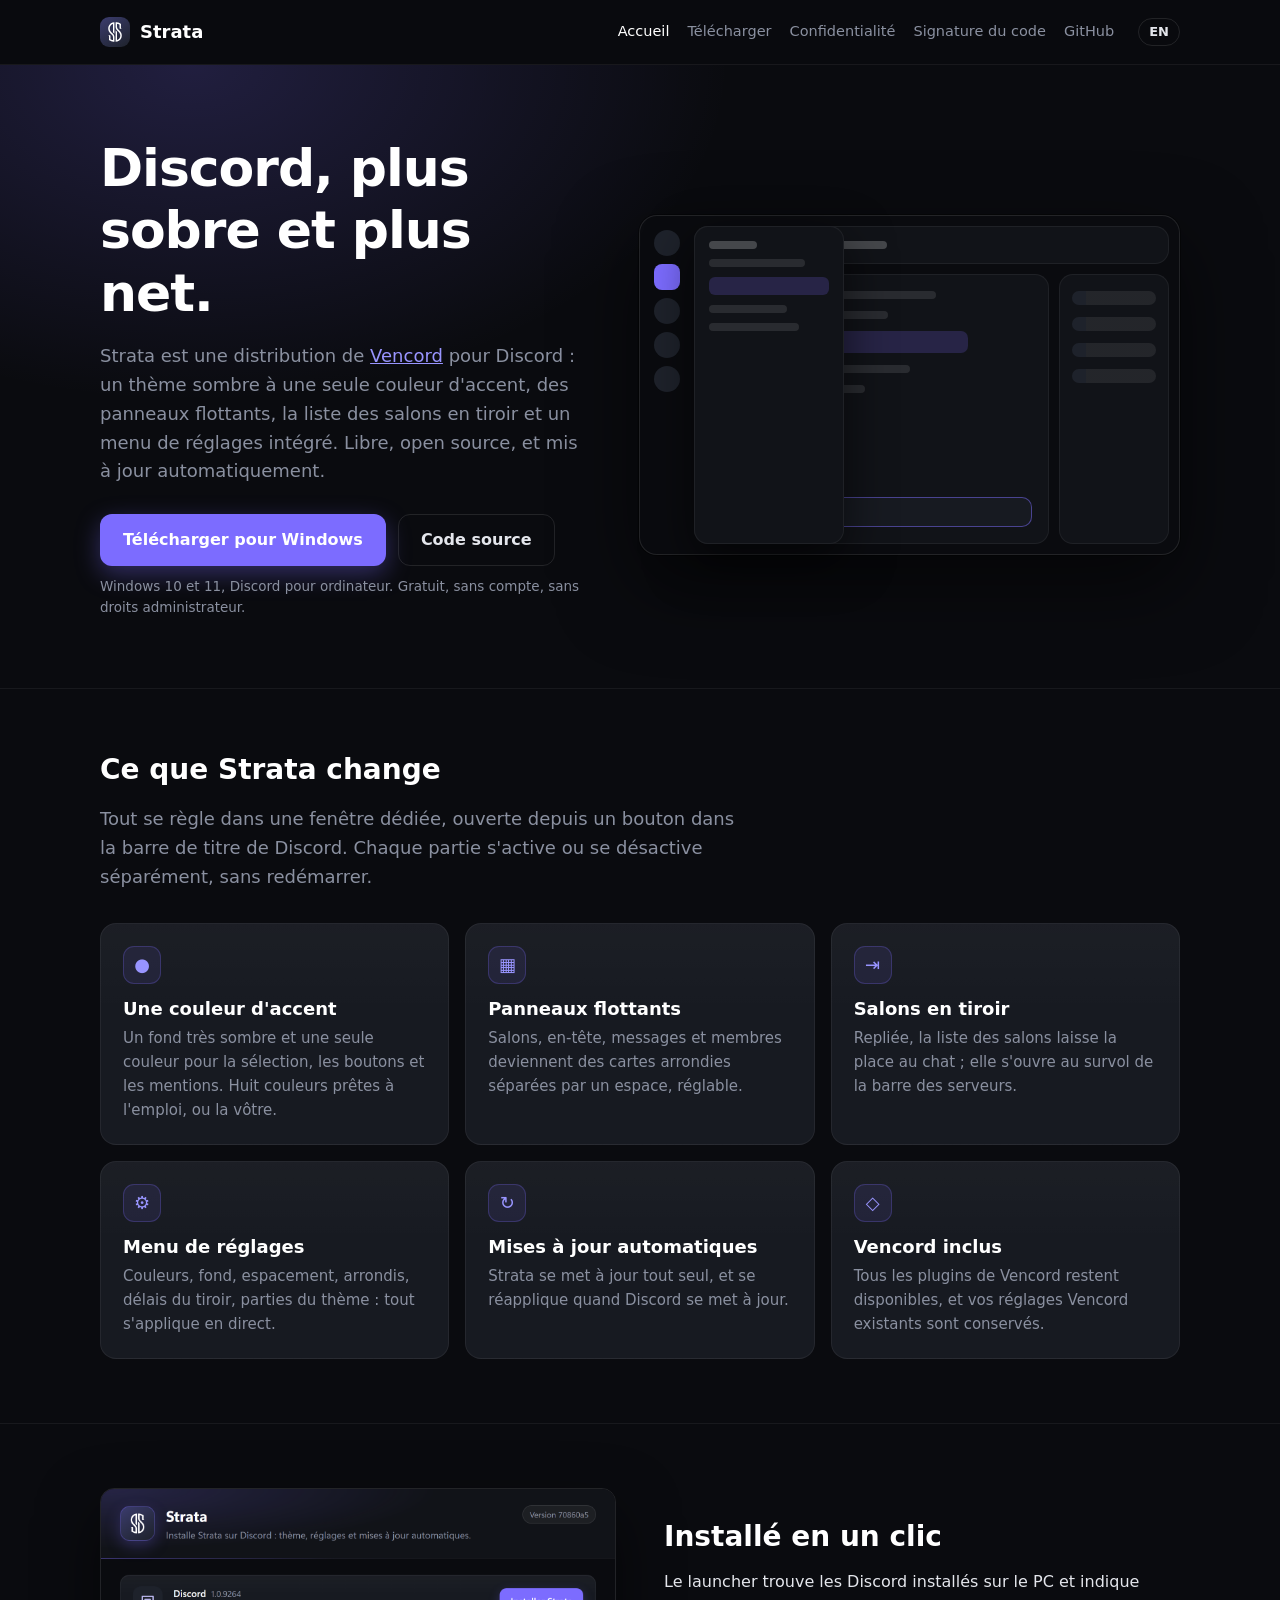
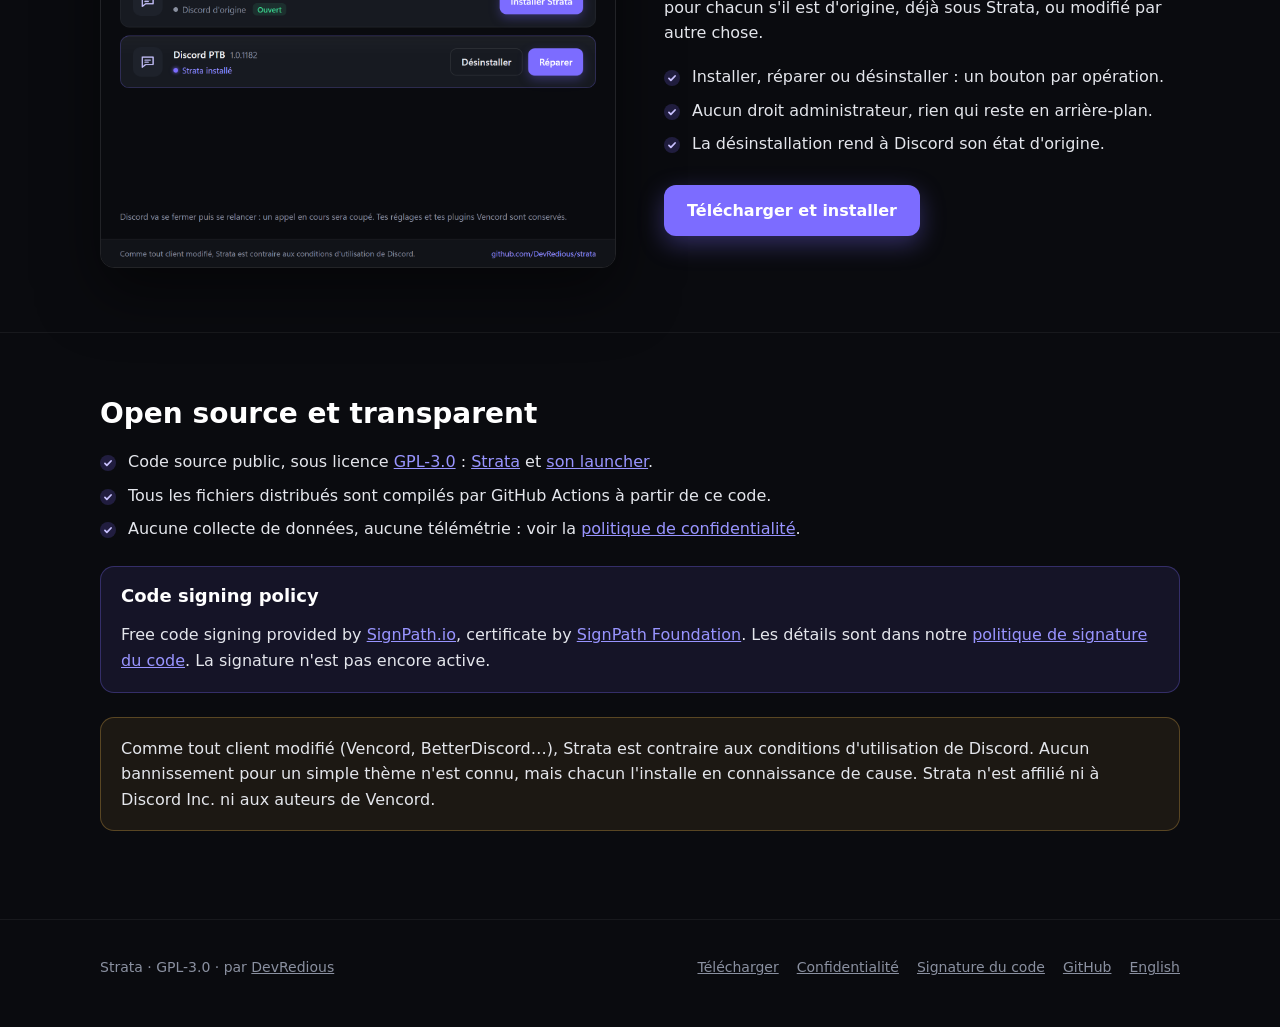
==== strata/site/index.html @ f9093e7d "Add the Strata website on GitHub Pages Bilingual static site (French at the root, English in en/): h" ====
<!doctype html>
<html lang="fr">
<head>
    <meta charset="utf-8">
    <meta name="viewport" content="width=device-width, initial-scale=1">
    <title>Strata : Discord, plus sobre et plus net</title>
    <meta name="description" content="Strata est une distribution open source de Vencord pour Discord : thème sombre à une couleur d'accent, panneaux flottants, salons en tiroir et menu de réglages intégré. Installation en un clic sous Windows.">
    <link rel="icon" href="assets/icon.png">
    <link rel="alternate" hreflang="en" href="en/">
    <link rel="stylesheet" href="styles.css">
</head>
<body>
    <header class="top">
        <div class="wrap">
            <a class="brand" href="./"><img src="assets/logo.svg" alt="">Strata</a>
            <nav>
                <a href="./" aria-current="page">Accueil</a>
                <a href="telecharger.html">Télécharger</a>
                <a href="confidentialite.html">Confidentialité</a>
                <a href="signature.html">Signature du code</a>
                <a href="https://github.com/DevRedious/strata">GitHub</a>
            </nav>
            <a class="lang" href="en/" hreflang="en" lang="en">EN</a>
        </div>
    </header>

    <main>
        <section class="hero">
            <div class="wrap">
                <div>
                    <h1>Discord, plus sobre et plus net.</h1>
                    <p class="lead">Strata est une distribution de <a href="https://github.com/Vendicated/Vencord">Vencord</a> pour Discord : un thème sombre à une seule couleur d'accent, des panneaux flottants, la liste des salons en tiroir et un menu de réglages intégré. Libre, open source, et mis à jour automatiquement.</p>
                    <div class="actions">
                        <a class="button primary" href="telecharger.html">Télécharger pour Windows</a>
                        <a class="button" href="https://github.com/DevRedious/strata">Code source</a>
                    </div>
                    <p class="small">Windows 10 et 11, Discord pour ordinateur. Gratuit, sans compte, sans droits administrateur.</p>
                </div>
                <div class="mock" role="img" aria-label="Schéma de Discord avec Strata : panneaux arrondis séparés, liste des salons ouverte en tiroir par-dessus le chat">
                    <div class="mock-guilds"><span></span><span></span><span></span><span></span><span></span></div>
                    <div class="mock-main">
                        <div class="mock-card mock-header"><span class="mock-line title"></span></div>
                        <div class="mock-body">
                            <div class="mock-card mock-chat">
                                <span class="mock-line" style="width: 70%"></span>
                                <span class="mock-line" style="width: 55%"></span>
                                <span class="mock-line mention" style="width: 80%"></span>
                                <span class="mock-line" style="width: 62%"></span>
                                <span class="mock-line" style="width: 48%"></span>
                                <span class="mock-input"></span>
                            </div>
                            <div class="mock-card mock-members">
                                <span class="mock-member"></span><span class="mock-member"></span><span class="mock-member"></span><span class="mock-member"></span>
                            </div>
                        </div>
                        <div class="mock-card mock-drawer">
                            <span class="mock-line title"></span>
                            <span class="mock-line" style="width: 80%"></span>
                            <span class="mock-line"></span>
                            <span class="mock-line" style="width: 65%"></span>
                            <span class="mock-line" style="width: 75%"></span>
                        </div>
                    </div>
                </div>
            </div>
        </section>

        <section>
            <div class="wrap">
                <h2>Ce que Strata change</h2>
                <p class="lead">Tout se règle dans une fenêtre dédiée, ouverte depuis un bouton dans la barre de titre de Discord. Chaque partie s'active ou se désactive séparément, sans redémarrer.</p>
                <div class="grid">
                    <article class="card"><div class="icon">●</div><h3>Une couleur d'accent</h3><p>Un fond très sombre et une seule couleur pour la sélection, les boutons et les mentions. Huit couleurs prêtes à l'emploi, ou la vôtre.</p></article>
                    <article class="card"><div class="icon">▦</div><h3>Panneaux flottants</h3><p>Salons, en-tête, messages et membres deviennent des cartes arrondies séparées par un espace, réglable.</p></article>
                    <article class="card"><div class="icon">⇥</div><h3>Salons en tiroir</h3><p>Repliée, la liste des salons laisse la place au chat ; elle s'ouvre au survol de la barre des serveurs.</p></article>
                    <article class="card"><div class="icon">⚙</div><h3>Menu de réglages</h3><p>Couleurs, fond, espacement, arrondis, délais du tiroir, parties du thème : tout s'applique en direct.</p></article>
                    <article class="card"><div class="icon">↻</div><h3>Mises à jour automatiques</h3><p>Strata se met à jour tout seul, et se réapplique quand Discord se met à jour.</p></article>
                    <article class="card"><div class="icon">◇</div><h3>Vencord inclus</h3><p>Tous les plugins de Vencord restent disponibles, et vos réglages Vencord existants sont conservés.</p></article>
                </div>
            </div>
        </section>

        <section>
            <div class="wrap split">
                <img class="shot" src="assets/launcher.png" width="760" height="560" alt="Le launcher Strata : une carte par Discord installé, avec son état et un bouton Installer, Réparer ou Désinstaller">
                <div>
                    <h2>Installé en un clic</h2>
                    <p>Le launcher trouve les Discord installés sur le PC et indique pour chacun s'il est d'origine, déjà sous Strata, ou modifié par autre chose.</p>
                    <ul class="checks">
                        <li>Installer, réparer ou désinstaller : un bouton par opération.</li>
                        <li>Aucun droit administrateur, rien qui reste en arrière-plan.</li>
                        <li>La désinstallation rend à Discord son état d'origine.</li>
                    </ul>
                    <div class="actions"><a class="button primary" href="telecharger.html">Télécharger et installer</a></div>
                </div>
            </div>
        </section>

        <section>
            <div class="wrap">
                <h2>Open source et transparent</h2>
                <ul class="checks">
                    <li>Code source public, sous licence <a href="https://github.com/DevRedious/strata/blob/main/LICENSE">GPL-3.0</a> : <a href="https://github.com/DevRedious/strata">Strata</a> et <a href="https://github.com/DevRedious/strata-launcher">son launcher</a>.</li>
                    <li>Tous les fichiers distribués sont compilés par GitHub Actions à partir de ce code.</li>
                    <li>Aucune collecte de données, aucune télémétrie : voir la <a href="confidentialite.html">politique de confidentialité</a>.</li>
                </ul>
                <div class="note">
                    <h3>Code signing policy</h3>
                    <p>Free code signing provided by <a href="https://about.signpath.io">SignPath.io</a>, certificate by <a href="https://signpath.org">SignPath Foundation</a>. Les détails sont dans notre <a href="signature.html">politique de signature du code</a>. La signature n'est pas encore active.</p>
                </div>
                <div class="note warn">
                    <p>Comme tout client modifié (Vencord, BetterDiscord…), Strata est contraire aux conditions d'utilisation de Discord. Aucun bannissement pour un simple thème n'est connu, mais chacun l'installe en connaissance de cause. Strata n'est affilié ni à Discord Inc. ni aux auteurs de Vencord.</p>
                </div>
            </div>
        </section>
    </main>

    <footer>
        <div class="wrap">
            <span>Strata · GPL-3.0 · par <a href="https://github.com/DevRedious">DevRedious</a></span>
            <nav>
                <a href="telecharger.html">Télécharger</a>
                <a href="confidentialite.html">Confidentialité</a>
                <a href="signature.html">Signature du code</a>
                <a href="https://github.com/DevRedious/strata">GitHub</a>
                <a href="en/" hreflang="en" lang="en">English</a>
            </nav>
        </div>
    </footer>
</body>
</html>
---- strata/site/styles.css ----
/* Site de Strata : mêmes couleurs que le thème (src/plugins/strata/styles/10-settings.css) */
:root {
    --accent: #7c6cff;
    --accent-soft: color-mix(in oklab, var(--accent) 20%, transparent);
    --accent-faint: color-mix(in oklab, var(--accent) 10%, transparent);
    --accent-strong: color-mix(in oklab, var(--accent) 75%, white);
    --bg: #0a0b0f;
    --s1: #111318;
    --s2: #171a21;
    --s3: #1e222b;
    --text: #e4e6ec;
    --strong: #fff;
    --muted: #8a90a0;
    --border: rgb(255 255 255 / 6%);
    --border-2: rgb(255 255 255 / 10%);
    --warn: #e8b04a;

    color-scheme: dark;
}

* {
    box-sizing: border-box;
}

html {
    scroll-behavior: smooth;
}

body {
    margin: 0;
    background: var(--bg);
    color: var(--text);
    font: 16px/1.6 "Segoe UI Variable Text", "Segoe UI", system-ui, -apple-system, sans-serif;
}

a {
    color: var(--accent-strong);
}

img {
    max-width: 100%;
    height: auto;
}

code {
    padding: 1px 6px;
    border-radius: 6px;
    background: var(--s3);
    font: 0.9em ui-monospace, Consolas, monospace;
}

.wrap {
    width: min(1080px, 100% - 48px);
    margin-inline: auto;
}

/* En-tête */
.top {
    position: sticky;
    top: 0;
    z-index: 10;
    border-bottom: 1px solid var(--border);
    background: color-mix(in oklab, var(--bg) 85%, transparent);
    backdrop-filter: blur(12px);
}

.top .wrap {
    display: flex;
    align-items: center;
    gap: 24px;
    height: 64px;
}

.brand {
    display: flex;
    align-items: center;
    gap: 10px;
    color: var(--strong);
    font-weight: 700;
    font-size: 18px;
    text-decoration: none;
}

.brand img {
    width: 30px;
    height: 30px;
    padding: 5px 7px;
    border-radius: 9px;
    background: linear-gradient(145deg, color-mix(in oklab, var(--accent) 35%, var(--s3)), var(--s3));
}

.top nav {
    display: flex;
    flex-wrap: wrap;
    gap: 4px 18px;
    margin-left: auto;
    font-size: 14.5px;
}

.top nav a {
    color: var(--muted);
    text-decoration: none;
}

.top nav a:hover,
.top nav a[aria-current="page"] {
    color: var(--strong);
}

.lang {
    padding: 3px 10px;
    border: 1px solid var(--border-2);
    border-radius: 999px;
    color: var(--text);
    font-size: 13px;
    font-weight: 600;
    text-decoration: none;
}

/* Titres et sections */
h1,
h2,
h3 {
    color: var(--strong);
    line-height: 1.2;
}

h1 {
    margin: 0 0 18px;
    font-size: clamp(34px, 5vw, 52px);
    letter-spacing: -0.02em;
}

h2 {
    margin: 0 0 14px;
    font-size: 28px;
}

h3 {
    margin: 0 0 6px;
    font-size: 18px;
}

section {
    padding: 64px 0;
}

section + section {
    border-top: 1px solid var(--border);
}

.lead {
    max-width: 640px;
    color: var(--muted);
    font-size: 18px;
}

/* Accueil */
.hero {
    padding: 72px 0 56px;
    background: radial-gradient(70% 90% at 15% 0%, var(--accent-soft), transparent 60%);
}

.hero .wrap {
    display: grid;
    grid-template-columns: 1fr 1.1fr;
    gap: 48px;
    align-items: center;
}

.actions {
    display: flex;
    flex-wrap: wrap;
    gap: 12px;
    margin-top: 28px;
}

.button {
    display: inline-flex;
    align-items: center;
    gap: 8px;
    padding: 12px 22px;
    border-radius: 12px;
    border: 1px solid var(--border-2);
    color: var(--text);
    font-weight: 600;
    text-decoration: none;
}

.button.primary {
    border-color: transparent;
    background: var(--accent);
    color: #fff;
    box-shadow: 0 8px 24px color-mix(in oklab, var(--accent) 35%, transparent);
}

.button:hover {
    filter: brightness(1.1);
}

.small {
    margin-top: 10px;
    color: var(--muted);
    font-size: 13.5px;
}

/* Schéma de Discord dessiné en CSS : panneaux flottants et tiroir */
.mock {
    display: grid;
    grid-template-columns: 34px 1fr;
    gap: 10px;
    height: 340px;
    padding: 10px;
    border-radius: 18px;
    background: var(--bg);
    border: 1px solid var(--border-2);
    box-shadow: 0 30px 80px rgb(0 0 0 / 55%), 0 0 0 1px rgb(0 0 0 / 40%);
}

.mock-guilds {
    display: flex;
    flex-direction: column;
    align-items: center;
    gap: 8px;
    padding-top: 4px;
}

.mock-guilds span {
    width: 26px;
    height: 26px;
    border-radius: 50%;
    background: var(--s3);
}

.mock-guilds span:nth-child(2) {
    border-radius: 8px;
    background: var(--accent);
}

.mock-main {
    position: relative;
    display: flex;
    flex-direction: column;
    gap: 10px;
    min-width: 0;
}

.mock-card {
    background: var(--s1);
    border: 1px solid var(--border);
    border-radius: 14px;
}

.mock-header {
    flex: none;
    height: 38px;
    padding: 14px;
}

.mock-body {
    flex: 1;
    display: flex;
    gap: 10px;
    min-height: 0;
}

.mock-chat {
    flex: 1;
    display: flex;
    flex-direction: column;
    gap: 12px;
    padding: 16px;
}

.mock-members {
    flex: none;
    width: 110px;
    display: flex;
    flex-direction: column;
    gap: 12px;
    padding: 16px 12px;
}

.mock-line {
    display: block;
    height: 8px;
    border-radius: 4px;
    background: rgb(255 255 255 / 10%);
}

.mock-line.title {
    width: 40%;
    background: rgb(255 255 255 / 22%);
}

.mock-line.mention {
    height: 22px;
    border-radius: 7px;
    background: var(--accent-soft);
    box-shadow: inset 3px 0 0 var(--accent);
}

.mock-input {
    margin-top: auto;
    height: 30px;
    border-radius: 10px;
    background: var(--s2);
    border: 1px solid color-mix(in oklab, var(--accent) 50%, transparent);
}

.mock-member {
    display: block;
    height: 14px;
    border-radius: 7px;
    background: linear-gradient(90deg, var(--s3) 14px, rgb(255 255 255 / 8%) 14px);
}

/* Le tiroir des salons, ouvert par-dessus le chat */
.mock-drawer {
    position: absolute;
    top: 0;
    bottom: 0;
    left: 0;
    width: 150px;
    display: flex;
    flex-direction: column;
    gap: 10px;
    padding: 14px;
    box-shadow: 0 16px 48px rgb(0 0 0 / 60%);
}

.mock-drawer .mock-line:nth-child(3) {
    height: 18px;
    border-radius: 6px;
    background: var(--accent-soft);
}

/* Fonctionnalités */
.grid {
    display: grid;
    grid-template-columns: repeat(3, 1fr);
    gap: 16px;
    margin-top: 32px;
}

.card {
    padding: 22px;
    border-radius: 16px;
    background: linear-gradient(180deg, rgb(255 255 255 / 2%), transparent 40%), var(--s2);
    border: 1px solid var(--border);
}

.card p {
    margin: 0;
    color: var(--muted);
    font-size: 15px;
}

.card .icon {
    display: grid;
    place-items: center;
    width: 38px;
    height: 38px;
    margin-bottom: 14px;
    border-radius: 11px;
    background: var(--accent-faint);
    border: 1px solid color-mix(in oklab, var(--accent) 25%, transparent);
    color: var(--accent-strong);
    font-size: 18px;
}

.split {
    display: grid;
    grid-template-columns: 1fr 1fr;
    gap: 48px;
    align-items: center;
}

.shot {
    border-radius: 14px;
    border: 1px solid var(--border-2);
    box-shadow: 0 24px 60px rgb(0 0 0 / 50%);
}

.checks {
    margin: 18px 0 0;
    padding: 0;
    list-style: none;
}

.checks li {
    position: relative;
    padding-left: 28px;
    margin: 8px 0;
}

.checks li::before {
    content: "";
    position: absolute;
    left: 0;
    top: 6px;
    width: 16px;
    height: 16px;
    border-radius: 50%;
    background: var(--accent-soft) url("data:image/svg+xml,%3Csvg xmlns='http://www.w3.org/2000/svg' viewBox='0 0 16 16'%3E%3Cpath d='M4.5 8.5l2.2 2.2 4.8-5' fill='none' stroke='%23c9c2ff' stroke-width='2' stroke-linecap='round' stroke-linejoin='round'/%3E%3C/svg%3E") center / 14px no-repeat;
}

/* Encadrés */
.note {
    margin: 24px 0;
    padding: 18px 20px;
    border-radius: 14px;
    background: var(--accent-faint);
    border: 1px solid color-mix(in oklab, var(--accent) 30%, transparent);
}

.note.warn {
    background: rgb(232 176 74 / 8%);
    border-color: rgb(232 176 74 / 30%);
}

.note > :first-child {
    margin-top: 0;
}

.note > :last-child {
    margin-bottom: 0;
}

/* Pages de texte (téléchargement, confidentialité, signature) */
.page {
    padding: 56px 0 72px;
}

.page .wrap {
    max-width: 780px;
}

.page h2 {
    margin-top: 44px;
    font-size: 23px;
}

.page p,
.page li {
    color: var(--text);
}

.steps {
    counter-reset: step;
    margin: 20px 0;
    padding: 0;
    list-style: none;
}

.steps > li {
    position: relative;
    padding: 0 0 18px 50px;
}

.steps > li::before {
    counter-increment: step;
    content: counter(step);
    position: absolute;
    left: 0;
    top: -2px;
    display: grid;
    place-items: center;
    width: 32px;
    height: 32px;
    border-radius: 50%;
    background: var(--accent);
    color: #fff;
    font-weight: 700;
}

.download {
    display: flex;
    flex-wrap: wrap;
    align-items: center;
    gap: 16px 24px;
    padding: 24px;
    border-radius: 18px;
    background: radial-gradient(90% 140% at 0% 0%, var(--accent-soft), transparent 60%), var(--s2);
    border: 1px solid color-mix(in oklab, var(--accent) 30%, transparent);
}

.download p {
    margin: 0;
    color: var(--muted);
    font-size: 14.5px;
}

dt {
    margin-top: 18px;
    color: var(--strong);
    font-weight: 600;
}

dd {
    margin: 4px 0 0;
}

/* Pied */
footer {
    padding: 36px 0 48px;
    border-top: 1px solid var(--border);
    color: var(--muted);
    font-size: 14px;
}

footer .wrap {
    display: flex;
    flex-wrap: wrap;
    justify-content: space-between;
    gap: 12px 32px;
}

footer nav {
    display: flex;
    flex-wrap: wrap;
    gap: 6px 18px;
}

footer a {
    color: var(--muted);
}

@media (width <= 860px) {
    .hero .wrap,
    .split {
        grid-template-columns: 1fr;
    }

    .grid {
        grid-template-columns: 1fr;
    }

    .top nav {
        display: none;
    }
}
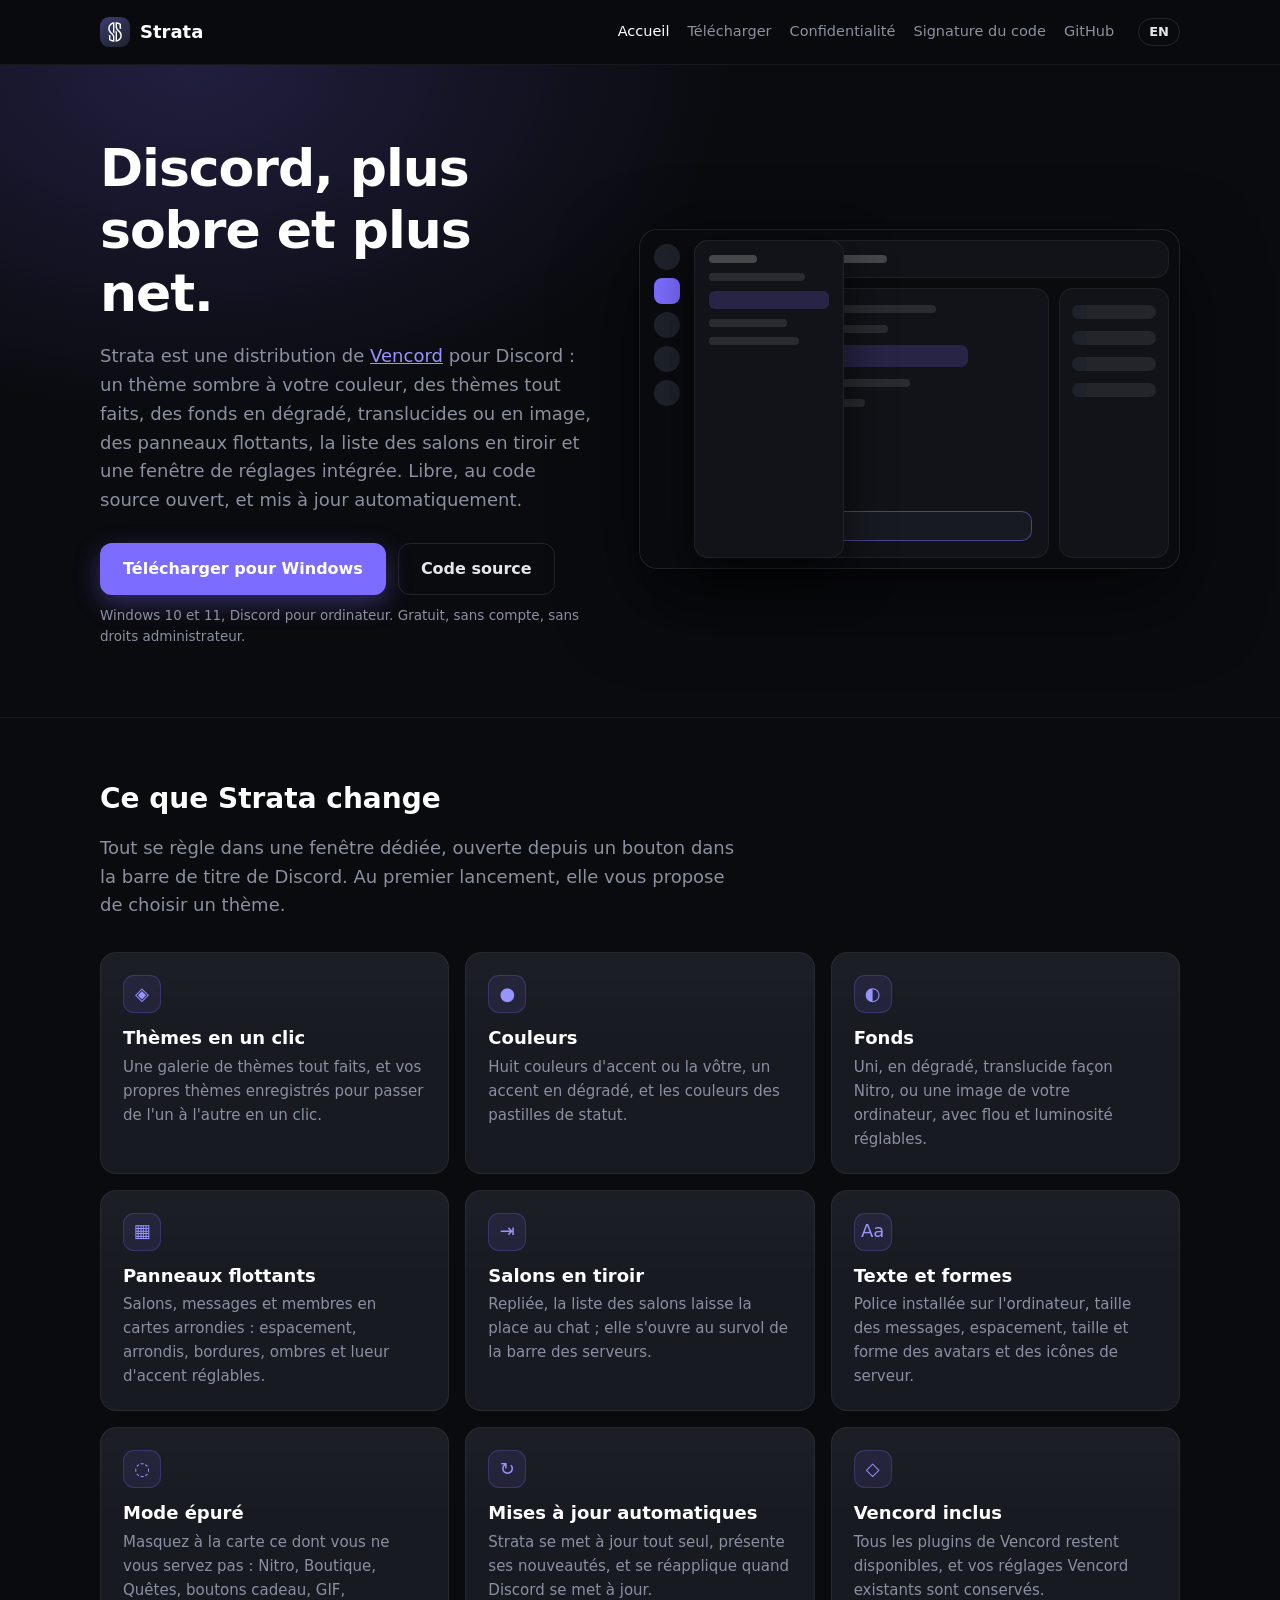
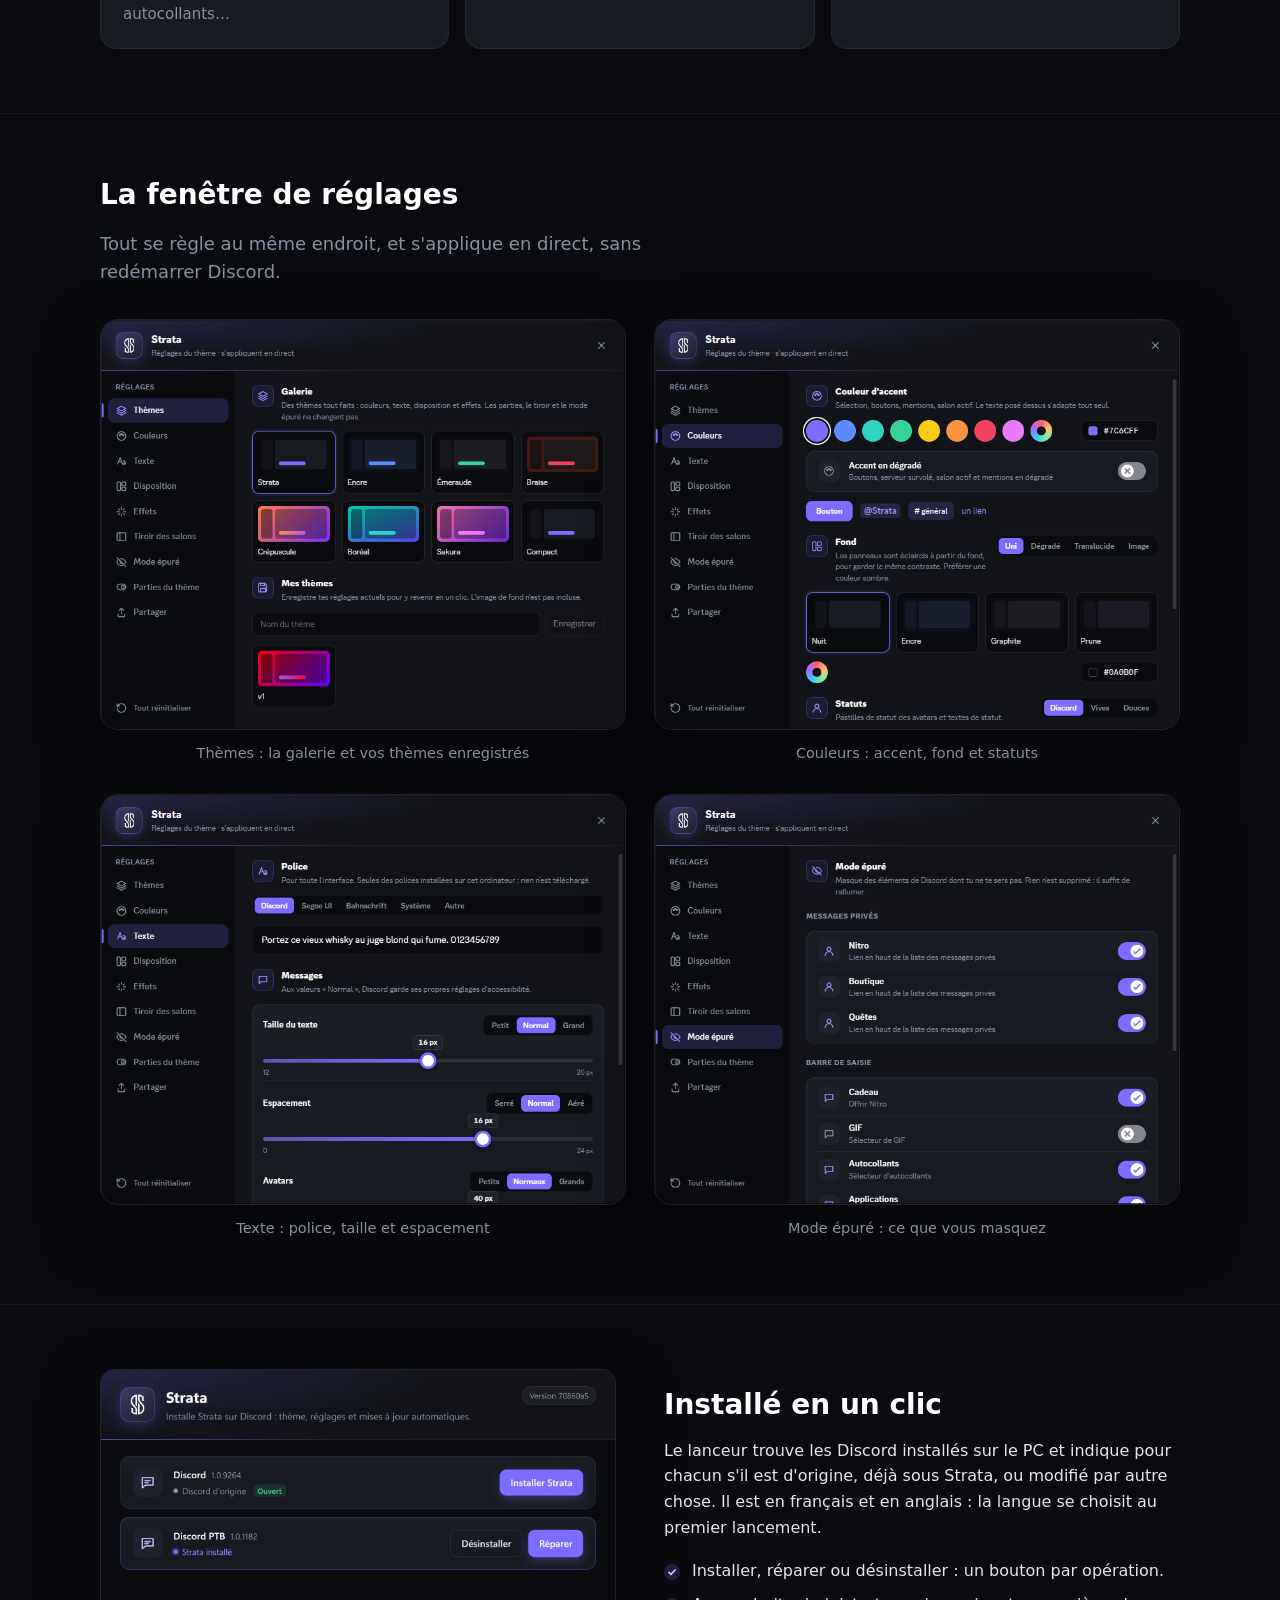
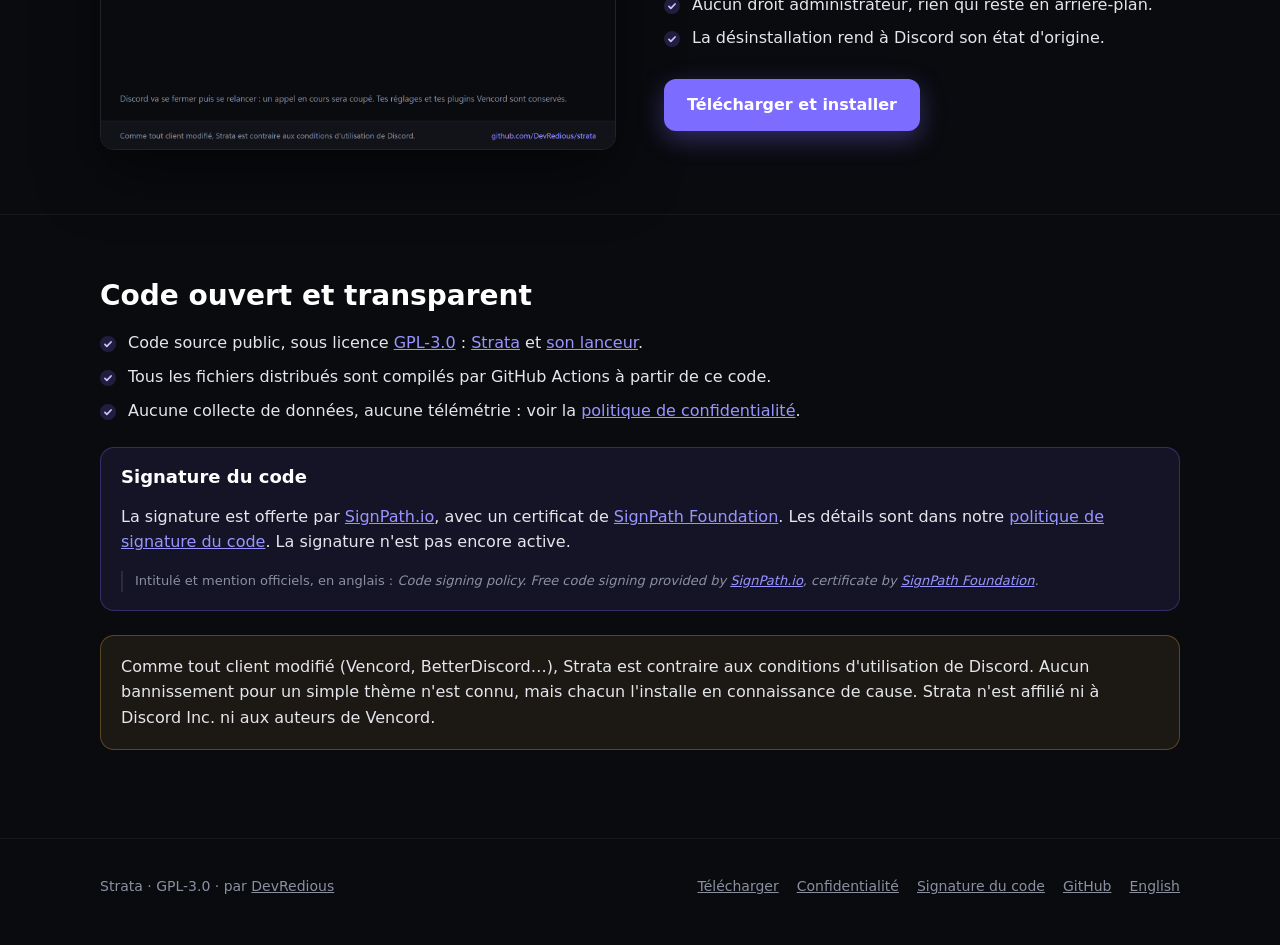
==== commit 1e9f3bc6: "Add English, a language picker, welcome and what's new dialogs - The Strata window, welcome and what" ====
--- a/strata/site/index.html
+++ b/strata/site/index.html
@@ -4,8 +4,23 @@
     <meta charset="utf-8">
     <meta name="viewport" content="width=device-width, initial-scale=1">
     <title>Strata : Discord, plus sobre et plus net</title>
-    <meta name="description" content="Strata est une distribution open source de Vencord pour Discord : thème sombre à une couleur d'accent, panneaux flottants, salons en tiroir et menu de réglages intégré. Installation en un clic sous Windows.">
-    <link rel="icon" href="assets/icon.png">
+    <meta name="description" content="Strata est une distribution libre de Vencord pour Discord : thème sombre à une couleur d'accent, panneaux flottants, salons en tiroir et menu de réglages intégré. Installation en un clic sous Windows.">
+    <link rel="icon" href="assets/favicon.ico" sizes="48x48">
+    <link rel="icon" href="assets/favicon.svg" type="image/svg+xml">
+    <link rel="apple-touch-icon" href="assets/apple-touch-icon.png">
+    <link rel="manifest" href="assets/site.webmanifest">
+    <meta name="theme-color" content="#0A0B0F">
+    <meta property="og:type" content="website">
+    <meta property="og:site_name" content="Strata">
+    <meta property="og:locale" content="fr_FR">
+    <meta property="og:url" content="https://devredious.github.io/strata/">
+    <meta property="og:title" content="Strata : Discord, plus sobre et plus net">
+    <meta property="og:description" content="Strata est une distribution libre de Vencord pour Discord : thème sombre à une couleur d'accent, panneaux flottants, salons en tiroir et menu de réglages intégré. Installation en un clic sous Windows.">
+    <meta property="og:image" content="https://devredious.github.io/strata/assets/og-image.png">
+    <meta property="og:image:width" content="1200">
+    <meta property="og:image:height" content="630">
+    <meta property="og:image:alt" content="Logo Strata">
+    <meta name="twitter:card" content="summary_large_image">
     <link rel="alternate" hreflang="en" href="en/">
     <link rel="stylesheet" href="styles.css">
 </head>
@@ -29,7 +44,7 @@
             <div class="wrap">
                 <div>
                     <h1>Discord, plus sobre et plus net.</h1>
-                    <p class="lead">Strata est une distribution de <a href="https://github.com/Vendicated/Vencord">Vencord</a> pour Discord : un thème sombre à une seule couleur d'accent, des panneaux flottants, la liste des salons en tiroir et un menu de réglages intégré. Libre, open source, et mis à jour automatiquement.</p>
+                    <p class="lead">Strata est une distribution de <a href="https://github.com/Vendicated/Vencord">Vencord</a> pour Discord : un thème sombre à votre couleur, des thèmes tout faits, des fonds en dégradé, translucides ou en image, des panneaux flottants, la liste des salons en tiroir et une fenêtre de réglages intégrée. Libre, au code source ouvert, et mis à jour automatiquement.</p>
                     <div class="actions">
                         <a class="button primary" href="telecharger.html">Télécharger pour Windows</a>
                         <a class="button" href="https://github.com/DevRedious/strata">Code source</a>
@@ -68,24 +83,40 @@
         <section>
             <div class="wrap">
                 <h2>Ce que Strata change</h2>
-                <p class="lead">Tout se règle dans une fenêtre dédiée, ouverte depuis un bouton dans la barre de titre de Discord. Chaque partie s'active ou se désactive séparément, sans redémarrer.</p>
+                <p class="lead">Tout se règle dans une fenêtre dédiée, ouverte depuis un bouton dans la barre de titre de Discord. Au premier lancement, elle vous propose de choisir un thème.</p>
                 <div class="grid">
-                    <article class="card"><div class="icon">●</div><h3>Une couleur d'accent</h3><p>Un fond très sombre et une seule couleur pour la sélection, les boutons et les mentions. Huit couleurs prêtes à l'emploi, ou la vôtre.</p></article>
-                    <article class="card"><div class="icon">▦</div><h3>Panneaux flottants</h3><p>Salons, en-tête, messages et membres deviennent des cartes arrondies séparées par un espace, réglable.</p></article>
+                    <article class="card"><div class="icon">◈</div><h3>Thèmes en un clic</h3><p>Une galerie de thèmes tout faits, et vos propres thèmes enregistrés pour passer de l'un à l'autre en un clic.</p></article>
+                    <article class="card"><div class="icon">●</div><h3>Couleurs</h3><p>Huit couleurs d'accent ou la vôtre, un accent en dégradé, et les couleurs des pastilles de statut.</p></article>
+                    <article class="card"><div class="icon">◐</div><h3>Fonds</h3><p>Uni, en dégradé, translucide façon Nitro, ou une image de votre ordinateur, avec flou et luminosité réglables.</p></article>
+                    <article class="card"><div class="icon">▦</div><h3>Panneaux flottants</h3><p>Salons, messages et membres en cartes arrondies : espacement, arrondis, bordures, ombres et lueur d'accent réglables.</p></article>
                     <article class="card"><div class="icon">⇥</div><h3>Salons en tiroir</h3><p>Repliée, la liste des salons laisse la place au chat ; elle s'ouvre au survol de la barre des serveurs.</p></article>
-                    <article class="card"><div class="icon">⚙</div><h3>Menu de réglages</h3><p>Couleurs, fond, espacement, arrondis, délais du tiroir, parties du thème : tout s'applique en direct.</p></article>
-                    <article class="card"><div class="icon">↻</div><h3>Mises à jour automatiques</h3><p>Strata se met à jour tout seul, et se réapplique quand Discord se met à jour.</p></article>
+                    <article class="card"><div class="icon">Aa</div><h3>Texte et formes</h3><p>Police installée sur l'ordinateur, taille des messages, espacement, taille et forme des avatars et des icônes de serveur.</p></article>
+                    <article class="card"><div class="icon">◌</div><h3>Mode épuré</h3><p>Masquez à la carte ce dont vous ne vous servez pas : Nitro, Boutique, Quêtes, boutons cadeau, GIF, autocollants…</p></article>
+                    <article class="card"><div class="icon">↻</div><h3>Mises à jour automatiques</h3><p>Strata se met à jour tout seul, présente ses nouveautés, et se réapplique quand Discord se met à jour.</p></article>
                     <article class="card"><div class="icon">◇</div><h3>Vencord inclus</h3><p>Tous les plugins de Vencord restent disponibles, et vos réglages Vencord existants sont conservés.</p></article>
                 </div>
             </div>
         </section>
 
         <section>
+            <div class="wrap">
+                <h2>La fenêtre de réglages</h2>
+                <p class="lead">Tout se règle au même endroit, et s'applique en direct, sans redémarrer Discord.</p>
+                <div class="screens">
+                    <figure><img class="shot" src="assets/screens/themes.png" width="822" height="642" loading="lazy" alt="Section Thèmes de la fenêtre Strata : huit thèmes tout faits et un thème enregistré"><figcaption>Thèmes : la galerie et vos thèmes enregistrés</figcaption></figure>
+                    <figure><img class="shot" src="assets/screens/colors.png" width="822" height="642" loading="lazy" alt="Section Couleurs : pastilles d'accent, accent en dégradé, choix du fond uni, dégradé, translucide ou image"><figcaption>Couleurs : accent, fond et statuts</figcaption></figure>
+                    <figure><img class="shot" src="assets/screens/text.png" width="822" height="642" loading="lazy" alt="Section Texte : choix de la police, taille du texte, espacement des messages"><figcaption>Texte : police, taille et espacement</figcaption></figure>
+                    <figure><img class="shot" src="assets/screens/clean.png" width="822" height="642" loading="lazy" alt="Section Mode épuré : interrupteurs pour masquer Nitro, Boutique, Quêtes et les boutons de la barre de saisie"><figcaption>Mode épuré : ce que vous masquez</figcaption></figure>
+                </div>
+            </div>
+        </section>
+
+        <section>
             <div class="wrap split">
-                <img class="shot" src="assets/launcher.png" width="760" height="560" alt="Le launcher Strata : une carte par Discord installé, avec son état et un bouton Installer, Réparer ou Désinstaller">
+                <img class="shot" src="assets/launcher.png" width="760" height="560" alt="Le lanceur Strata : une carte par Discord installé, avec son état et un bouton Installer, Réparer ou Désinstaller">
                 <div>
                     <h2>Installé en un clic</h2>
-                    <p>Le launcher trouve les Discord installés sur le PC et indique pour chacun s'il est d'origine, déjà sous Strata, ou modifié par autre chose.</p>
+                    <p>Le lanceur trouve les Discord installés sur le PC et indique pour chacun s'il est d'origine, déjà sous Strata, ou modifié par autre chose. Il est en français et en anglais : la langue se choisit au premier lancement.</p>
                     <ul class="checks">
                         <li>Installer, réparer ou désinstaller : un bouton par opération.</li>
                         <li>Aucun droit administrateur, rien qui reste en arrière-plan.</li>
@@ -98,15 +129,16 @@
 
         <section>
             <div class="wrap">
-                <h2>Open source et transparent</h2>
+                <h2>Code ouvert et transparent</h2>
                 <ul class="checks">
-                    <li>Code source public, sous licence <a href="https://github.com/DevRedious/strata/blob/main/LICENSE">GPL-3.0</a> : <a href="https://github.com/DevRedious/strata">Strata</a> et <a href="https://github.com/DevRedious/strata-launcher">son launcher</a>.</li>
+                    <li>Code source public, sous licence <a href="https://github.com/DevRedious/strata/blob/main/LICENSE">GPL-3.0</a> : <a href="https://github.com/DevRedious/strata">Strata</a> et <a href="https://github.com/DevRedious/strata-launcher">son lanceur</a>.</li>
                     <li>Tous les fichiers distribués sont compilés par GitHub Actions à partir de ce code.</li>
                     <li>Aucune collecte de données, aucune télémétrie : voir la <a href="confidentialite.html">politique de confidentialité</a>.</li>
                 </ul>
                 <div class="note">
-                    <h3>Code signing policy</h3>
-                    <p>Free code signing provided by <a href="https://about.signpath.io">SignPath.io</a>, certificate by <a href="https://signpath.org">SignPath Foundation</a>. Les détails sont dans notre <a href="signature.html">politique de signature du code</a>. La signature n'est pas encore active.</p>
+                    <h3>Signature du code</h3>
+                    <p>La signature est offerte par <a href="https://about.signpath.io">SignPath.io</a>, avec un certificat de <a href="https://signpath.org">SignPath Foundation</a>. Les détails sont dans notre <a href="signature.html">politique de signature du code</a>. La signature n'est pas encore active.</p>
+                    <p class="legal"><span>Intitulé et mention officiels, en anglais :</span> <span lang="en">Code signing policy. Free code signing provided by <a href="https://about.signpath.io">SignPath.io</a>, certificate by <a href="https://signpath.org">SignPath Foundation</a>.</span></p>
                 </div>
                 <div class="note warn">
                     <p>Comme tout client modifié (Vencord, BetterDiscord…), Strata est contraire aux conditions d'utilisation de Discord. Aucun bannissement pour un simple thème n'est connu, mais chacun l'installe en connaissance de cause. Strata n'est affilié ni à Discord Inc. ni aux auteurs de Vencord.</p>
--- a/strata/site/styles.css
+++ b/strata/site/styles.css
@@ -427,6 +427,19 @@
     margin-bottom: 0;
 }
 
+/* Mentions que SignPath exige mot pour mot, en anglais, sur les pages françaises :
+   présentées comme une citation, à part du texte */
+.legal {
+    padding-left: 12px;
+    border-left: 2px solid var(--border-2);
+    color: var(--muted);
+    font-size: 13px;
+}
+
+.legal [lang="en"] {
+    font-style: italic;
+}
+
 /* Pages de texte (téléchargement, confidentialité, signature) */
 .page {
     padding: 56px 0 72px;
@@ -540,3 +553,36 @@
         display: none;
     }
 }
+
+/* Captures de la fenêtre de réglages, deux par ligne */
+.screens {
+    display: grid;
+    grid-template-columns: repeat(2, minmax(0, 1fr));
+    gap: 28px;
+    margin-top: 32px;
+}
+
+.screens figure {
+    min-width: 0;
+    margin: 0;
+}
+
+.screens .shot {
+    display: block;
+    width: 100%;
+    height: auto;
+    border-radius: 18px;
+}
+
+.screens figcaption {
+    margin-top: 12px;
+    color: var(--muted);
+    font-size: 14.5px;
+    text-align: center;
+}
+
+@media (width <= 860px) {
+    .screens {
+        grid-template-columns: minmax(0, 1fr);
+    }
+}
